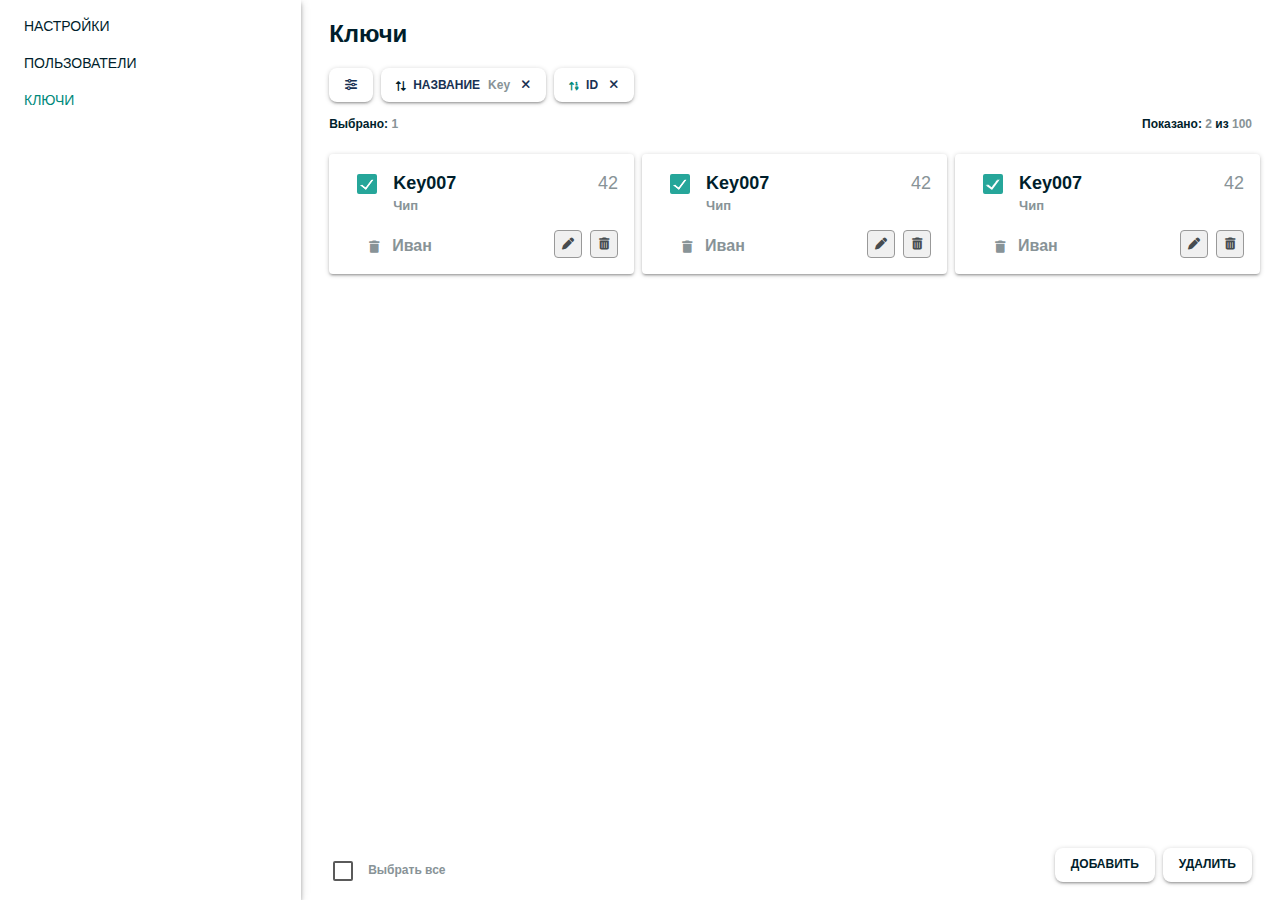
==== html/keys.html @ bb74b19a "Страница настроек" ====
<!DOCTYPE html>
<html lang="en">
<head>
    <meta charset="UTF-8">
    <meta http-equiv="X-UA-Compatible" content="IE=edge">
    <meta name="viewport" content="width=device-width, initial-scale=1.0">
    <title>Document</title>

    <link rel="stylesheet" href="../css/materialize.min.css">
    <link rel="stylesheet" href="../css/iconsfont.css">
    <link rel="stylesheet" href="../css/tooltip.css">
    <link rel="stylesheet" href="../css/main.css">
    <link rel="stylesheet" href="../css/styles.css">
    <link rel="stylesheet" href="../css/keys.css">
</head>
<body>
    
    <section id="sidebar" class="sidebar z-depth-2">
        <a class="sidebar__item" href="settings.html">Настройки</a>
        <a class="sidebar__item" href="users.html">Пользователи</a>
        <a class="sidebar__item sidebar__item_active" href="keys.html">Ключи</a>
    </section>

    <main class="main">
        <section id="content" class="content keys" data-popup="none">
            <div class="content__title">Ключи</div>

            <div class="content__filter filter">
                <button class="filter__button" onclick="setPopup('filter')">
                    <i class="fa-solid fa-sliders"></i>
                </button>
                <div class="filter__list">
                    <div class="filter__item filter-item_sort-none" draggable="true" >
                        <div class="filter-item__sort">
                            <i class="fa-solid fa-arrow-up-z-a filter-item__sort-upper"></i>
                            <i class="fa-solid fa-arrow-down-a-z filter-item__sort-lower"></i>
                            <i class="fa-solid fa-right-left filter-item__sort-none"></i>
                        </div>
                        <div class="filter-item__label">Название</div>
                        <div class="filter-item__value">Key</div>
                        <div class="filter-item__dismis">
                            <i class="fa-solid fa-xmark"></i>
                        </div>
                    </div>

                    <div class="filter__item filter-item_sort-lower" draggable="true">
                        <div class="filter-item__sort">
                            <i class="fa-solid fa-arrow-up-9-1 filter-item__sort-upper"></i>
                            <i class="fa-solid fa-arrow-up-1-9 filter-item__sort-lower"></i>
                            <i class="fa-solid fa-right-left filter-item__sort-none"></i>
                        </div>
                        <div class="filter-item__label">ID</div>
                        <div class="filter-item__dismis">
                            <i class="fa-solid fa-xmark"></i>
                        </div>
                    </div>
                </div>
            </div>

            <div class="content__info-bar info-bar">
                <div class="info-bar__select">
                    Выбрано: <span class="info-bar__value">1</span>
                </div>
                <div class="info-bar__show">
                    Показано: <span class="info-bar__value">2</span> из <span class="info-bar__value">100</span>
                </div>
            </div>

            <div class="content__list keys__list">
                <div class="card key">
                    <label class="key__select">
                        <input type="checkbox" class="filled-in" checked="checked" />
                        <span></span>
                    </label>
                    <div class="card__title key__name">Key007</div>
                    <div class="key__id">42</div>
                    <div class="key__type">Чип</div>
                    <div class="key__user">
                        <div class="key__user-remove" tooltip="Удалить пользователя">
                            <i class="fa-solid fa-trash"></i>
                        </div>
                        <span>Иван</span>
                    </div>
                    <div class="key__control">
                        <button class="card__button key__button key__button-edit" onclick="setPopup('edit')">
                            <i class="fa-solid fa-pen"></i>
                        </button>
                        <button class="card__button key__button key__button-remove">
                            <i class="fa-solid fa-trash-can"></i>
                        </button>
                    </div>
                </div>
                <div class="card key">
                    <label class="key__select">
                        <input type="checkbox" class="filled-in" checked="checked" />
                        <span></span>
                    </label>
                    <div class="card__title key__name">Key007</div>
                    <div class="key__id">42</div>
                    <div class="key__type">Чип</div>
                    <div class="key__user">
                        <div class="key__user-remove" tooltip="Удалить пользователя">
                            <i class="fa-solid fa-trash"></i>
                        </div>
                        <span>Иван</span>
                    </div>
                    <div class="key__control">
                        <button class="card__button key__button key__button-edit" onclick="setPopup('edit')">
                            <i class="fa-solid fa-pen"></i>
                        </button>
                        <button class="card__button key__button key__button-remove">
                            <i class="fa-solid fa-trash-can"></i>
                        </button>
                    </div>
                </div>
                <div class="card key">
                    <label class="key__select">
                        <input type="checkbox" class="filled-in" checked="checked" />
                        <span></span>
                    </label>
                    <div class="card__title key__name">Key007</div>
                    <div class="key__id">42</div>
                    <div class="key__type">Чип</div>
                    <div class="key__user">
                        <div class="key__user-remove" tooltip="Удалить пользователя">
                            <i class="fa-solid fa-trash"></i>
                        </div>
                        <span>Иван</span>
                    </div>
                    <div class="key__control">
                        <button class="card__button key__button key__button-edit" onclick="setPopup('edit')">
                            <i class="fa-solid fa-pen"></i>
                        </button>
                        <button class="card__button key__button key__button-remove">
                            <i class="fa-solid fa-trash-can"></i>
                        </button>
                    </div>
                </div>
            </div>

            <div class="content__controls">
                <div class="controls__button-all controls__button-all_select">
                    <label class="controls__chek">
                        <input type="checkbox" class="filled-in" />
                        <span></span>
                        <div class="chek__label controls-chek__select">Выбрать все</div>
                        <div class="chek__label controls-chek__clear">Отмениьт выбор</div>
                    </label>
                </div>
                <button class="controls__button controls__button-create" onclick="setPopup('create')">Добавить</button>
                <button class="controls__button controls__button-remove">Удалить</button>
            </div>

            <div class="popup filter-popup">
                <div class="popup__body">
                    <div class="popup__close">
                        <div class="popup__close-button" onclick="setPopup('none')">
                            <i class="fa-solid fa-xmark"></i>
                        </div>
                    </div>

                    <div class="popup__content">
                        <div class="popup__title">Фильтр</div>
                        <div class="popup__item">
                            <label class="input input_sort" data-sort="none">
                                <div class="input__label">Id</div>
                                <input type="text" class="input__value browser-default" placeholder="42" />
                                <div class="input__sort">
                                    <span class="input-sort__lower" tooltip="По возрастанию">
                                        <i class="fa-solid fa-arrow-down-1-9"></i> 
                                    </span>
                                    <span class="input-sort__upper" tooltip="По убыванию">
                                        <i class="fa-solid fa-arrow-up-9-1"></i>  
                                    </span>
                                    <span class="input-sort__none" tooltip="Нет сортировки">
                                        <i class="fa-solid fa-right-left"></i>
                                    </span>                                      
                                </div>
                            </label>
                            <label class="input input_sort" data-sort="none">
                                <div class="input__label">Название</div>
                                <input type="text" class="input__value browser-default" placeholder="Key007" />
                                <div class="input__sort">
                                    <span class="input-sort__lower" tooltip="По возрастанию">
                                        <i class="fa-solid fa-arrow-down-a-z"></i>
                                    </span>
                                    <span class="input-sort__upper" tooltip="По убыванию">
                                        <i class="fa-solid fa-arrow-up-z-a"></i>
                                    </span>
                                    <span class="input-sort__none" tooltip="Нет сортировки">
                                        <i class="fa-solid fa-right-left"></i>
                                    </span>
                                </div>
                            </label>
                        </div>
                        <div class="popup__item">
                            <label class="input">
                                <div class="input__label">Тип</div>
                                <input type="text" class="input__value browser-default" placeholder="Apple" />
                                <div class="input__list">
                                    <div class="input__case">Карта</div>
                                    <div class="input__case">Чип</div>
                                    <div class="input__case">Пин-код</div>
                                </div>
                            </label>
                            <label class="input">
                                <div class="input__label">Пользователь</div>
                                <input type="text" class="input__value browser-default" placeholder="Иванов" />
                                <div class="input__list">
                                    <div class="input__case">Иванов</div>
                                    <div class="input__case">Петров</div>
                                    <div class="input__case">Сидоров</div>
                                </div>
                            </label>
                        </div>
                    </div>

                    <div class="popup__footer">
                        <div class="popup__item popup__buttons filtet-popup__buttons">
                            <button class="popup__button" onclick="setPopup('none')">Отменить</button>
                            <button class="popup__button" onclick="setPopup('none')">Применить</button>
                        </div>
                    </div>
                </div>
            </div>

            <div class="popup create-popup">
                <div class="popup__body">
                    <div class="popup__close">
                        <div class="popup__close-button" onclick="setPopup('none')">
                            <i class="fa-solid fa-xmark"></i>
                        </div>
                    </div>

                    <div class="popup__content">
                        <div class="popup__title">Добавление ключа</div>

                        <div class="popup-keys" data-content="scan">
                            <div class="popup-keys__scan">
                                <div class="popup__item">
                                    <label class="input">
                                        <div class="input__label">Считыватель</div>
                                        <input type="text" class="input__value browser-default" placeholder="AXD-7" value="все"/>
                                        <div class="input__list">
                                            <div class="input__case">Все</div>
                                            <div class="input__case">AXD-1</div>
                                            <div class="input__case">AXD-2</div>
                                            <div class="input__case">AXD-4</div>
                                        </div>
                                    </label>
                                </div>
                                <div class="popup__item popup-keys-list">
                                    <div class="popup-key popup-key-scan">
                                        <div class="popup-key__name">Unnamed</div>
                                        <div class="popup-key__id">42</div>
                                        <div class="popup-key__type">Карта</div>
                                        <div class="popup-key__scan">AXD-1</div>
                                        <div class="popup-key__time">09.08.2007 18:30</div>
                                        <div class="popup-key__button">
                                            <button class="popup-key__button-add" tooltip="Прикрепить">
                                                <i class="fa-solid fa-link"></i>
                                            </button>
                                        </div>
                                    </div>
                                    <div class="popup-key popup-key-scan">
                                        <div class="popup-key__name">Unnamed</div>
                                        <div class="popup-key__id">42</div>
                                        <div class="popup-key__type">Карта</div>
                                        <div class="popup-key__scan">AXD-1</div>
                                        <div class="popup-key__time">09.08.2007 18:30</div>
                                        <div class="popup-key__button">
                                            <button class="popup-key__button-add" tooltip="Прикрепить">
                                                <i class="fa-solid fa-link"></i>
                                            </button>
                                        </div>
                                    </div>
                                    <div class="popup-key popup-key-scan">
                                        <div class="popup-key__name">Unnamed</div>
                                        <div class="popup-key__id">42</div>
                                        <div class="popup-key__type">Карта</div>
                                        <div class="popup-key__scan">AXD-1</div>
                                        <div class="popup-key__time">09.08.2007 18:30</div>
                                        <div class="popup-key__button">
                                            <button class="popup-key__button-add" tooltip="Прикрепить">
                                                <i class="fa-solid fa-link"></i>
                                            </button>
                                        </div>
                                    </div>
                                </div>
                            </div>

                            <div class="popup-keys__new">
                                <div class="popup__item">
                                    <label class="input">
                                        <div class="input__label">Тип</div>
                                        <input type="text" class="input__value browser-default" placeholder="Карта" />
                                        <div class="input__list">
                                            <div class="input__case">Карта</div>
                                            <div class="input__case">Пинкод</div>
                                            <div class="input__case">Чип</div>
                                        </div>
                                    </label>
                                    <label class="input">
                                        <div class="input__label">Name</div>
                                        <input type="text" class="input__value browser-default" placeholder="Key007" />
                                    </label>
                                    <label class="input">
                                        <div class="input__label">ID</div>
                                        <input type="text" class="input__value browser-default" placeholder="42" />
                                    </label>
                                </div>
                                <div class="popup__item">
                                    <button class="popup__subbutton" >Добавить</button>
                                </div>
                            </div>
                        </div>

                        <div class="popup__item popup-key-add-wrap">
                            <div class="popup-key-add">
                                <button class="popup-key-add__button" tooltip="Добавить ключ">
                                    <i class="fa-solid fa-plus"></i>
                                    Другой способ
                                </button>
                                <label class="popup-key-add__list">
                                    <div class="popup-key-add__case" data-target="scan">Добавить считанный</div>
                                    <div class="popup-key-add__case" data-target="new">Добавить в ручную</div>
                                </label>
                            </div>
                        </div>
                    </div>

                    <div class="popup__footer">
                        <div class="popup__item popup__buttons">
                            <button class="popup__button" onclick="setPopup('none')" >Отмена</button>
                            <button class="popup__button" onclick="setPopup('none')" >Создать</button>
                        </div>
                    </div>
                </div>
            </div>

            <div class="popup edit-popup">
                <div class="popup__body">
                    <div class="popup__close">
                        <div class="popup__close-button" onclick="setPopup('none')">
                            <i class="fa-solid fa-xmark"></i>
                        </div>
                    </div>

                    <div class="popup__content">
                        <div class="popup__title">Редактирование ключа</div>

                        <div class="popup__item">
                            <label class="input">
                                <div class="input__label">Название</div>
                                <input type="text" class="input__value browser-default" placeholder="Key-000" />
                            </label>
                        </div>
                    </div>                      

                    <div class="popup__footer">
                        <div class="popup__item popup__buttons">
                            <button class="popup__button" onclick="setPopup('none')" >Отмена</button>
                            <button class="popup__button" onclick="setPopup('none')" >Применить</button>
                        </div>
                    </div>
                </div>
            </div>
        </section>
    </main>

    <script>
        const setPopup = (popup) => document.getElementById('content').setAttribute('data-popup', popup)
    </script>

    <!-- <script src="../demo.js"></script> -->
</body>
</html>
---- css/tooltip.css ----
[tooltip] {
    position: relative;
}
  
[tooltip]::before,
[tooltip]::after {
    text-transform: none;
    font-size: .9em;
    line-height: 1;
    user-select: none;
    pointer-events: none;
    position: absolute;
    display: none;
    opacity: 0;
}
[tooltip]::before {
    content: '';
    border: 5px solid transparent;
    z-index: 1001;
}
[tooltip]::after {
    content: attr(tooltip); 
    font-family: Helvetica, sans-serif;
    text-align: center;

    min-width: 3em;
    max-width: 21em;
    white-space: nowrap;
    overflow: hidden;
    text-overflow: ellipsis;
    padding: 1ch 1.5ch;
    border-radius: .3ch;
    box-shadow: 0 1em 2em -.5em rgba(0, 0, 0, 0.35);
    background: #333;
    color: #fff;
    z-index: 1000; 
}
  
[tooltip]:hover::before,
[tooltip]:hover::after {
    display: block;
}

[tooltip='']::before,
[tooltip='']::after {
    display: none !important;
}
  
[tooltip]:not([flow])::before,
[tooltip][flow^="up"]::before {
    bottom: 100%;
    border-bottom-width: 0;
    border-top-color: #333;
}
[tooltip]:not([flow])::after,
[tooltip][flow^="up"]::after {
    bottom: calc(100% + 5px);
}
[tooltip]:not([flow])::before,
[tooltip]:not([flow])::after,
[tooltip][flow^="up"]::before,
[tooltip][flow^="up"]::after {
    left: 50%;
    transform: translate(-50%, -.5em);
}
  
[tooltip][flow^="down"]::before {
    top: 100%;
    border-top-width: 0;
    border-bottom-color: #333;
}
[tooltip][flow^="down"]::after {
    top: calc(100% + 5px);
}
[tooltip][flow^="down"]::before,
[tooltip][flow^="down"]::after {
    left: 50%;
    transform: translate(-50%, .5em);
}
  
[tooltip][flow^="left"]::before {
    top: 50%;
    border-right-width: 0;
    border-left-color: #333;
    left: calc(0em - 5px);
    transform: translate(-.5em, -50%);
}
[tooltip][flow^="left"]::after {
    top: 50%;
    right: calc(100% + 5px);
    transform: translate(-.5em, -50%);
}

[tooltip][flow^="right"]::before {
    top: 50%;
    border-left-width: 0;
    border-right-color: #333;
    right: calc(0em - 5px);
    transform: translate(.5em, -50%);
}
[tooltip][flow^="right"]::after {
    top: 50%;
    left: calc(100% + 5px);
    transform: translate(.5em, -50%);
}

@keyframes tooltips-vert {
to {
    opacity: .9;
    transform: translate(-50%, 0);
}
}

@keyframes tooltips-horz {
to {
    opacity: .9;
    transform: translate(0, -50%);
}
}
  
[tooltip]:not([flow]):hover::before,
[tooltip]:not([flow]):hover::after,
[tooltip][flow^="up"]:hover::before,
[tooltip][flow^="up"]:hover::after,
[tooltip][flow^="down"]:hover::before,
[tooltip][flow^="down"]:hover::after {
    animation: tooltips-vert 300ms ease-out forwards;
}

[tooltip][flow^="left"]:hover::before,
[tooltip][flow^="left"]:hover::after,
[tooltip][flow^="right"]:hover::before,
[tooltip][flow^="right"]:hover::after {
    animation: tooltips-horz 300ms ease-out forwards;
}
---- css/main.css ----
.no-select {
    -webkit-user-select: none;
       -moz-user-select: none;
        -ms-user-select: none;
            user-select: none;
    cursor: default;
}

.ml-auto { margin-left: auto; }
.mr-auto { margin-right: auto; }

.hide {
    display: none;
}

button {
    -webkit-user-select: none;
       -moz-user-select: none;
        -ms-user-select: none;
            user-select: none;
}

/* input */


.input {
    position: relative;
    display: block;
    width: auto;
    padding: 4px 0;
    border-bottom: transparent 2px solid;
}

.input:focus-within {
    border-bottom: #00897b 2px solid;
}

.input__value {
    width: 144px;
    min-width: 100%;
    height: fit-content;
    margin-top: 4px;
    padding: 0;
    background-color: transparent;
    border: none;
    outline: none;
    font-weight: 700;
    line-height: 1;
    color: #001e2b;
}

.input__text {
    min-height: 64px;
    resize: none;
}

.input__label {
    font-size: 12px;
    font-weight: 700;
    text-transform: uppercase;
    color: #889397;
}

.input__list {
    position: absolute;
    left: -2px;
    right: -2px;
    top: 54px;
    display: none;
    width: calc(100% + 4px);
    height: fit-content;
    max-height: 120px;
    overflow-y: auto;
    background-color: #FFF;
    z-index: 4;
    border-radius: 4px;
    -webkit-box-shadow: 0 2px 2px 0 rgb(0 0 0 / 14%), 0 3px 1px -2px rgb(0 0 0 / 12%), 0 1px 5px 0 rgb(0 0 0 / 20%);
            box-shadow: 0 2px 2px 0 rgb(0 0 0 / 14%), 0 3px 1px -2px rgb(0 0 0 / 12%), 0 1px 5px 0 rgb(0 0 0 / 20%);
    padding: 4px 8px;
    margin-bottom: 6px;
}

.input__case {
    padding: 2px 4px;
    font-size: 12px;
    font-weight: 700;
    cursor: pointer;
    -webkit-transition: 0.4s all ease;
    -o-transition: 0.4s all ease;
    transition: 0.4s all ease;
} 

.input__case:hover {
    color: #001e2b;
}

.input:focus-within .input__list {
    display: block;
}

.input_hide .input__value, .input_sort .input__value {
    padding-right: 20px;
}

.input__show {
    position: absolute;
    right: 0px;
    bottom: 4px;
    width: 16px;
    height: 16px;
    display: -webkit-box;
    display: -ms-flexbox;
    display: flex;
    -webkit-box-align: center;
        -ms-flex-align: center;
            align-items: center;
    -webkit-box-pack: center;
        -ms-flex-pack: center;
            justify-content: center;
    font-size: 12px;
    cursor: pointer;
}

.input__sort {
    position: absolute;
    right: 0;
    bottom: 4px;
    width: 16px;
    height: 16px;
    display: -webkit-box;
    display: -ms-flexbox;
    display: flex;
    -webkit-box-align: center;
        -ms-flex-align: center;
            align-items: center;
    -webkit-box-pack: center;
        -ms-flex-pack: center;
            justify-content: center;
    font-size: 12px;
    cursor: pointer;
}

.input__sort span {
    display: none;
    width: 16px;
    height: 16px;
} 

.input-sort__none i {
    -webkit-transform: rotate(90deg);
        -ms-transform: rotate(90deg);
            transform: rotate(90deg);
}

.input-sort__lower, .input-sort__upper {
    color: #00897b;
}

.input_sort[data-sort="none"] .input-sort__none { display: block; }
.input_sort[data-sort="lower"] .input-sort__lower { display: block; }
.input_sort[data-sort="upper"] .input-sort__upper { display: block; }


/* popup */

.popup {
    position: absolute;
    left: 0;
    top: 0;
    bottom: 0;
    right: 0;

    display: -webkit-box;

    display: -ms-flexbox;

    display: flex;
    -webkit-box-pack: center;
        -ms-flex-pack: center;
            justify-content: center;
    -webkit-box-align: center;
        -ms-flex-align: center;
            align-items: center;
    z-index: 2;
    display: none;
    padding: 24px 8px;
}

.popup__body {
    overflow-y: hidden;
    max-height: 100%;
    min-width: 420px;
    overflow-x: hidden;
    position: relative;
    display: grid;
    grid-template-columns: 100%;
    grid-template-rows: 0% 100% 0%;
    background-color: transparent;
    padding: 8px 0;
}

.popup__content {
    width: 100%;
    overflow-y: auto;
    overflow-x: hidden;
    padding: 24px 48px;
    padding-bottom: 90px;

}

.popup__content::before {
    background-color: #FFF;
    border-radius: 8px;
    width: calc(100% - 48px);
    height: calc(100% - 16px);
    position: absolute;
    left: 24px;
    right: 24px;
    top: 8px;
    bottom: 8px;
    content: '';
    box-shadow: 0 4px 5px 0 rgb(0 0 0 / 14%), 0 1px 10px 0 rgb(0 0 0 / 12%), 0 2px 4px -1px rgb(0 0 0 / 30%);
} 

.popup__footer {
    position: relative;
}

.popup__close {
    width: 100%;
    height: 0;
    position: relative;
}

.popup__close-button {

    position: absolute;
    width: 16px;
    height: 16px;
    right: 36px;
    top: 12px;
    cursor: pointer;
    z-index: 2;
}

.popup__close-button:hover { 
    color: #ee6e73;
}

.popup__title {
    text-align: start;
    font-size: 16px;
    color: #001e2b;
    font-weight: 700;
    width: 100%;
    padding: 0 8px;
    position: relative;
    z-index: 10;
}

.popup__subtitle {
    text-align: start;
    font-size: 12px;
    color: #00897b;
    font-weight: 700;
    width: 100%;
    margin: 0 8px;
    margin-top: 24px;
    margin-bottom: -8px;
    text-transform: uppercase;
    position: relative;
    z-index: 1;
}

.popup__item {
    min-width: 100%;
    display: -webkit-box;
    display: -ms-flexbox;
    display: flex;
    -webkit-box-pack: start;
        -ms-flex-pack: start;
            justify-content: flex-start;
    -webkit-box-align: center;
        -ms-flex-align: center;
            align-items: center;
    margin-top: 16px;
}

.popup__item .input {
    margin: 0 8px;
}

.popup__item .input:focus-within {
    position: relative;
    z-index: 3;
}

.popup__buttons {
    -webkit-box-pack: end;
        -ms-flex-pack: end;
            justify-content: flex-end;
    position: absolute;
    right: 24px;
    left: 24px;
    width: calc(100% - 48px);
    min-width: auto;
    bottom: 0;
    background-color: #fff;
    padding-bottom: 16px;
    padding-top: 12px;
    border-radius: 0px 0px 8px 8px;
    padding-right: 10px;
    z-index: 2;
}

.popup__button {
    padding: 10px 16px;
    background-color: #FFF;
    border: none;
    border-radius: 8px;
    cursor: pointer;
    color: #001e2b;
    font-weight: 700;
    font-size: 12px;
    text-transform: uppercase;
    -webkit-transition: 0.4s ease all;
    -o-transition: 0.4s ease all;
    transition: 0.4s ease all;
    border: 1.5px solid #001e2b;
    margin: 0 4px;
}

.popup__button:focus {
    background-color: #FFF;
}

.popup__button:hover {
    color: #FFF;
    background-color: #146ebe;
    border-color:  #146ebe;
}

.popup__subbutton {
    padding: 0 4px;
    background-color: transparent;
    border: none;
    border-radius: 8px;
    cursor: pointer;
    color: #001e2b;
    font-weight: 700;
    font-size: 12px;
    text-transform: uppercase;
    -webkit-transition: 0.4s ease all;
    -o-transition: 0.4s ease all;
    transition: 0.4s ease all;
    margin: 0 4px;
}

.popup__subbutton:focus {
    background-color: transparent;
}

.popup__subbutton:hover {
    color: #00897b;
}

.popup__chek {
    display: -webkit-box;
    display: -ms-flexbox;
    display: flex;
    -webkit-box-align: start;
        -ms-flex-align: start;
            align-items: flex-start;
    -ms-flex-item-align: start;
        align-self: flex-start;
    padding-top: 16px;
    margin: 0 8px;
}

.popup_disabled .popup__body{
    background-color: #f0f0f0;
}

.popup__button[disabled] {
    color: #889397;
    border-color: #889397;
    cursor: default;
    -webkit-box-shadow: none;
            box-shadow: none;
    background-color: #f0f0f0;
}

.popup__description {
    width: 100%;
    margin: 0 8px;
}

.card {
    margin: 4px;
    padding: 16px;
    border-radius: 4px;
    background-color: #FFF;
    color: #889397;

}

.card__title {
    color: #001e2b;
    font-size: 18px;
    font-weight: bold;
    font-family: 'Euclid Circular A','Helvetica Neue',Helvetica,Arial,sans-serif;
}

.card__button { 
    display: flex;
    align-items: center;
    justify-content: center;
    border: 1px solid #999;
    border-radius: 4px;
    font-size: 12px;
    color: #464c4f;
    background-color: #f0f0f0;
    transition: 0.4s ease all;
}

.card__button:focus { background-color: #f0f0f0; }

.card__button:hover {
    color: #FFF;
    cursor: pointer;
    box-shadow: 0 2px 2px 0 rgb(0 0 0 / 14%), 0 3px 1px -2px rgb(0 0 0 / 12%), 0 1px 5px 0 rgb(0 0 0 / 20%);
}

.radio span {
    padding-left: 12px !important;
    padding-right: 4px !important;
}

[type="radio"]+span:before, [type="radio"]+span:after {
    left: -4px;
}

.radio__label {
    padding-left: 10px;
    color: #464c4f;
    font-size: 12px;
    font-weight: 700;
    transform: translateY(-2px);
}


.chek__label {
    font-size: 12px;
    color: #889397;
    font-weight: 700;
    cursor: pointer;
    z-index: 2;
}

.hide {
    display: none !important;
}
---- css/styles.css ----
* {
    -webkit-box-sizing: border-box;
            box-sizing: border-box;
    margin: 0;
    padding: 0;
}

::-webkit-scrollbar {
    width: 0;
}

html {
    font-size: 16px;
    line-height: 1.5;
    font-family: -apple-system,BlinkMacSystemFont,"Segoe UI",Roboto,Oxygen-Sans,Ubuntu,Cantarell,"Helvetica Neue",sans-serif;
    font-weight: normal;
    color: rgba(0,0,0,0.87);
}

body {
    width: 100vw;
    max-width: 100vw;
    height: 100vh;
    max-height: 100vh;
    overflow: hidden;

    display: -ms-grid;

    display: grid;
    -ms-grid-columns: 1fr 3.25fr;
    grid-template-columns: 1fr 3.25fr;
    -ms-grid-rows: 100%;
    grid-template-rows: 100%;
}


.sidebar {
    padding: 8px 0;
    overflow-y: auto;
}

.sidebar__item {
    padding: 8px 24px;
    font-size: 14px;
    cursor: pointer;
    font-weight: 500;
    color: #001e2b;
    text-transform: uppercase;
    display: block;
}

.sidebar__item_active {
    color: #00897b;
}

.sidebar__item:hover {
    color: #00897b;
}


.main {
    display: grid;
    grid-template-columns: 100%;
    grid-template-rows: 100%;
    overflow: hidden;

    position: relative;
}

.content {
    height: 100%;
    width: 100%;
}

.content__title {
    padding: 16px 28px;
    font-size: 1.5rem;
    color: #001e2b;
    font-weight: 700;
}

.content__filter {
    padding: 0 24px;
}

.filter {
    display: flex;
    align-items: center;
    justify-content: flex-start;

}

.filter__button {
    border: none;
    padding: 8px 16px;
    margin: 0 4px;
    text-transform: uppercase;
    font-size: 12px;
    font-weight: 700;
    background-color: transparent;
    border-radius: 8px;
    color: #183153;
    background-color: #FFF;
    cursor: pointer;
    transition: 0.4s ease all;
    height: 34px;
    display: flex;
    align-items: center;
    box-shadow: 0 2px 2px 0 rgb(0 0 0 / 14%), 0 3px 1px -2px rgb(0 0 0 / 12%), 0 1px 5px 0 rgb(0 0 0 / 20%);
}

.filter__button:focus {
    background-color: #FFF;
}

.filter__button:hover {
    background-color: #146ebe;
    color: #FFF;
}

.filter__list {
    display: -webkit-box;
    display: -ms-flexbox;
    display: flex;
}

.filter__item {
    border: none;
    padding: 8px 16px;
    margin: 0 4px;
    font-size: 12px;
    background-color: transparent;
    border-radius: 8px;
    color: #183153;
    background-color: #FFF;

    display: -webkit-box;

    display: -ms-flexbox;

    display: flex;
    -webkit-box-align: center;
        -ms-flex-align: center;
            align-items: center;
    -webkit-box-pack: center;
        -ms-flex-pack: center;
            justify-content: center;
    height: 34px;
    user-select: none;
    cursor: grab;
    box-shadow: 0 2px 2px 0 rgb(0 0 0 / 14%), 0 3px 1px -2px rgb(0 0 0 / 12%), 0 1px 5px 0 rgb(0 0 0 / 20%);
}

.filter-item__sort {
    padding-top: 2px;
    font-size: 10px;
    width: 16px;
    height: 16px;
    display: flex;
    align-items: center;
    justify-content: center;
    margin-right: 4px;
    margin-left: -4px;
    cursor: pointer;
    color: #00897b;
}

.filter-item__sort-none {
    transform: rotate(90deg);
    color: #001e2b;
}

.filter-item__sort i { display: none; }

.filter-item_sort-none .filter-item__sort-none { display: block; }
.filter-item_sort-lower .filter-item__sort-lower { display: block; }
.filter-item_sort-upper .filter-item__sort-upper { display: block; }


.filter-item__label {
    font-weight: 700;
    text-transform: uppercase;
}

.filter-item__value {
    font-weight: 700;
    color: #889397;
    margin-left: 8px;
}

.filter-item__dismis {
    margin-left: 12px;
    cursor: pointer;
    transition: all ease 0.4s;
}

.filter-item__dismis:hover {
    color: #ee6e73;
}

.content__info-bar {
    padding: 22px 28px;
}

.info-bar {
    display: flex;
    align-items: center;
    justify-content: flex-end;
    color: #001e2b;    
    font-size: 12px;
    font-weight: 700;
    user-select: none;
}

.info-bar__select {
    margin-right: auto;
}

.info-bar__value {
    color: #889397;
    user-select: text;
}

.content__list {
    width: 100%; 
    padding: 0 24px;
    overflow-y: scroll;

    display: grid;
    grid-column-gap: 8px;

}

.content__controls {
    padding: 0 24px;
    display: flex;
    align-items: center;
    justify-content: flex-end;
}

.controls__button {
    padding: 10px 16px;
    background-color: #FFF;
    margin: 0 4px;
    border: none;
    border-radius: 8px;
    cursor: pointer;
    color: #001e2b;
    font-weight: 700;
    font-size: 12px;
    text-transform: uppercase;
    transition: 0.4s ease all;
    box-shadow: 0 2px 2px 0 rgb(0 0 0 / 14%), 0 3px 1px -2px rgb(0 0 0 / 12%), 0 1px 5px 0 rgb(0 0 0 / 20%);

}

.controls__button:focus {
    background-color: #FFF;
}

.controls__button:hover {
    color: #FFF;
}

.controls__button-all {
    margin-right: auto;
    margin-left: 0;
}

.controls__button:hover { background-color: #146ebe; }
.controls__button-create:hover { background-color: #00897b; }
.controls__button-edit:hover { background-color: #00897b; }
.controls__button-remove:hover { background-color: #ee6e73; }

.controls__chek {
    display: flex;
    align-items: flex-start;
    align-self: flex-start;

    padding-top: 16px;
    margin: 0 8px;
}

.controls-chek__select { display: none; }
.controls-chek__clear { display: block; }

.controls__button-all_select .controls-chek__select { display: block; }
.controls__button-all_select .controls-chek__clear { display: none; }


.content[data-popup="filter"] .filter-popup { display: flex; }
.content[data-popup="create"] .create-popup { display: flex; }
.content[data-popup="edit"] .edit-popup { display: flex; }


.popop__remove {
    cursor: pointer;
    color: #ee6e73;
    font-size: 14px;
    font-weight: 700;
    margin-right: auto;
    margin-left: 8px;
    display: none;
}

.popup_disabled .popop__remove {
    display: block;
}

.mail-button {
    font-size: 16px;
    padding: 8px;
    width: 42px;
    height: 36px;
    display: flex;
    justify-content: center;
    align-items: center;
    margin-left: 16px;
}

.popup-keys-list {
    padding: 0 4px;
}

.popup-key {
    position: relative;
    z-index: 1;
    margin: 4px;
    width: calc(100% / 3 - 8px);
    min-width: 120px;
    padding: 8px 16px;
    border-radius: 4px;
    display: grid;
    grid-template-areas: "name id"
                         "type ."
                         ". button";
    
    box-shadow: 0 2px 2px 0 rgb(0 0 0 / 14%), 0 3px 1px -2px rgb(0 0 0 / 12%), 0 1px 5px 0 rgb(0 0 0 / 20%);
}

.popup-key__name {
    grid-area: name;

    font-size: 14px;
    font-weight: 700;
    color: #001e2b;
    line-height: 1;
}

.popup-key__id {
    grid-area: id;

    line-height: 1;
    color: #d1d1d1;
    text-align: right;
    font-size: 12px;
    font-weight: 700;
}

.popup-key__type {
    grid-area: type;

    font-size: 12px;
    font-weight: 700;
    color: #889397;
}

.popup-key__scan {
    grid-area: scan;
    font-size: 12px;
    font-weight: 700;
    color: #889397;
    margin-bottom: 8px;
    cursor: pointer;
    transition: 0.4s all ease;
}

.popup-key__scan:hover {
    color: #001e2b;
}

.popup-key__time {
    grid-area: time;
    font-size: 12px;
    margin-bottom: 4px;
}

.popup-key__button {
    grid-area: button;
    display: flex;
    justify-content: flex-end;
}

.popup-key-scan {
    grid-template-areas: "name id"
                         "type ."
                         "scan ."
                         "time button";
    min-width: 160px;
}



.popup-key__button-remove, .popup-key__button-add {
    font-size: 12px;
    color: #464c4f;
    background-color: transparent;
    border: none;
    margin-bottom: 4px;
    cursor: pointer;
    transition: all 0.4s ease;
}

.popup-key__button-remove:focus, .popup-key__button-add:focus {
    background-color: transparent;
}

.popup-key__button-remove:hover { color: #ee6e73; }
.popup-key__button-add:hover { color: #00897b; }
   

.popup-key-add-wrap {
    margin-top: 8px;
    padding: 0 8px;
    margin-bottom: -8px;
}

.popup-key-add {
    position: relative;
    margin-left: auto;
}

.popup-key-add__button {
    border: none;
    background-color: transparent;
    font-size: 12px;
    font-weight: 700;
    color: #001e2b;
    cursor: pointer;
    -webkit-transition: 0.4s all ease;
    -o-transition: 0.4s all ease;
    transition: 0.4s all ease;
}

.popup-key-add__button i {
    transform: translateY(1px);
    margin-right: 2px;
}

.popup-key-add__button:focus {
    background-color: transparent;
}

.popup-key-add__button:hover {
    color: #00897b;
}

.popup-key-add__list {
    z-index: -100;
    position: absolute;
    right: 0;
    top: 28px;
    width: 180px;
    min-width: 100%;
    height: -webkit-fit-content;
    height: -moz-fit-content;
    height: fit-content;
    max-height: 120px;
    overflow-y: auto;
    background-color: #FFF;
    border-radius: 4px;
    -webkit-box-shadow: 0 2px 2px 0 rgb(0 0 0 / 14%), 0 3px 1px -2px rgb(0 0 0 / 12%), 0 1px 5px 0 rgb(0 0 0 / 20%);
            box-shadow: 0 2px 2px 0 rgb(0 0 0 / 14%), 0 3px 1px -2px rgb(0 0 0 / 12%), 0 1px 5px 0 rgb(0 0 0 / 20%);
    padding: 4px 8px;
    margin-bottom: 6px;
}

.popup-key-add_open .popup-key-add__list {
    z-index: 3;
}

.popup-key-add__case {
    color: #9e9e9e;
    padding: 2px 4px;
    font-size: 12px;
    font-weight: 700;
    cursor: pointer;
    -webkit-transition: 0.4s all ease;
    -o-transition: 0.4s all ease;
    transition: 0.4s all ease;
}

.popup-key-add__case:hover {
    color: #001e2b;
}


.popup-keys-scan {
    min-width: 160px;
    padding-top: 12px;
        grid-template-areas: "name id"
                         "type ."
                         "scan ."
                         "time button";
}

.popup-keys__scan .user-keys-list {
    margin-top: 8px;
}

.popup-keys__new, .popup-keys__scan, .popup-keys__exist {
    width: 100%;
    flex-direction: column;
    display: none;
}

.popup-keys[data-content="exist"] .popup-keys__exist { display: flex; }
.popup-keys[data-content="scan"] .popup-keys__scan { display: flex; }
.popup-keys[data-content="new"] .popup-keys__new { display: flex; }
---- css/keys.css ----
.keys {
    display: grid;
    grid-template-columns: 100%;
    grid-template-rows: 68px fit-content(84px) 32px auto 34px;    
    padding-bottom: 18px;
}

.keys__list {
    margin: 16px 0;
    height: calc(100% - 34px);    
    grid-template-columns: 1fr 1fr 1fr;
}

.key {
    height: fit-content;
    display: grid;
    grid-template-areas: "select name id"
                         ". type ."
                         "user . control" ;
    
    grid-template-columns: 48px auto auto;
    width: 100%;
}

.key__select {
    grid-area: select;
    padding-top: 4px;
    padding-left: 12px;
}

.key__name {
    grid-area: name;
}

.key__id {
    grid-area: id;
    text-align: right;
    font-size: 18px;
}

.key__type {
    grid-area: type;
    font-size: 13px;
    font-weight: 700;
    margin-top: -8px;
}

.key__user {
    grid-area: user;
    font-size: 16px;
    font-weight: 700;
    margin-top: 18px;
    display: flex;
    align-self: center;
    justify-content: flex-start;
    padding-left: 24px;
}

.key__user-remove {
    display: flex;
    align-items: center;
    font-size: 12px;
    margin-right: 12px;
    padding-top: 2px;
    cursor: pointer;
    transition: all 0.4s ease;
}

.key__user-remove:hover {
    color: #ee6e73;
}

.key__control {
    grid-area: control;
    display: flex;
    align-items: flex-end;
    justify-content: flex-end;
    margin: 0 -4px;
}

.key__button {
    width: 28px;
    height: 28px;
    margin: 0 4px;
}

.key__button-remove:hover {
    background-color: #ee6e73;
}

.key__button-edit:hover {
    background-color: #00897b;
}
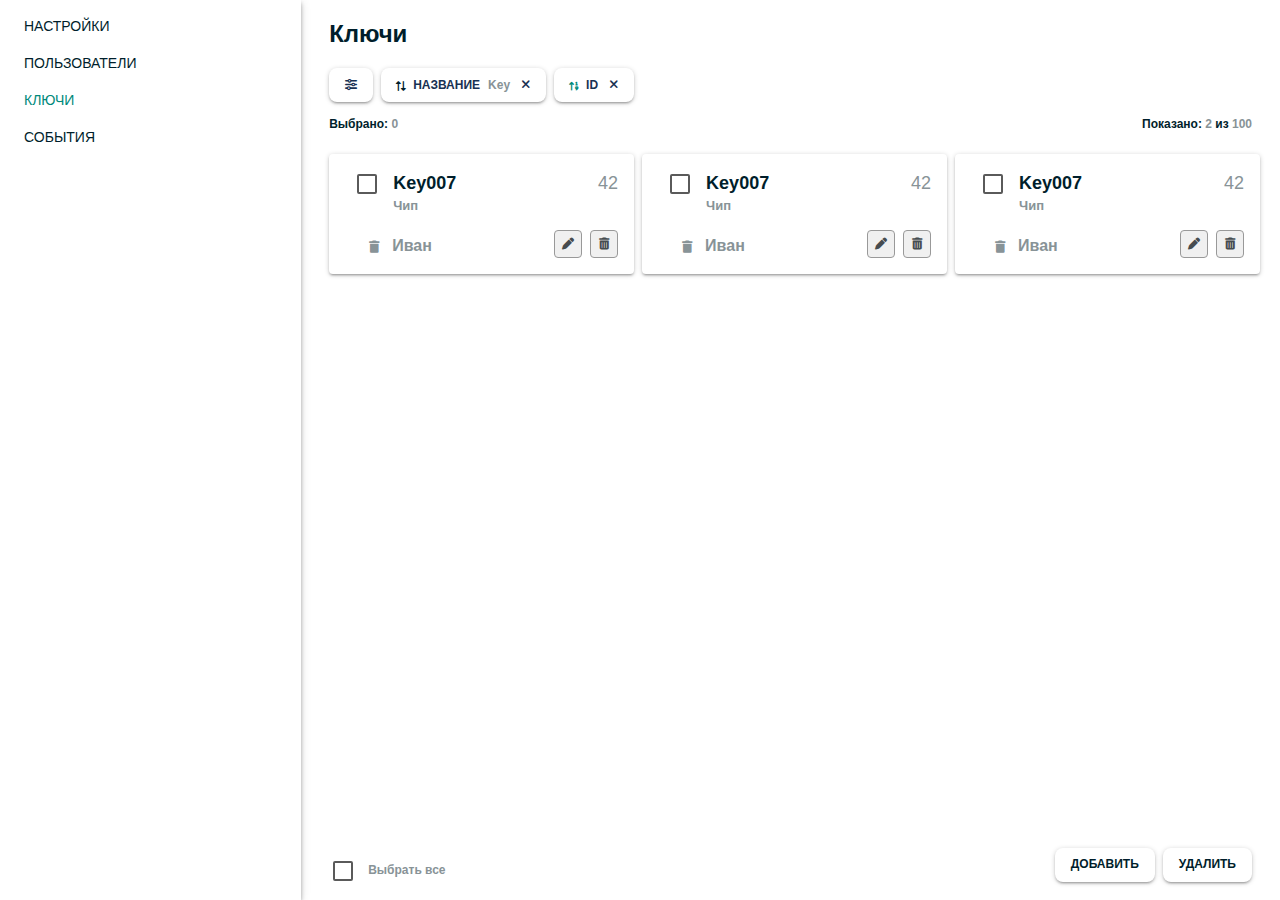
==== commit afc39885: "Множественный выбор, загрузка ключей" ====
--- a/html/keys.html
+++ b/html/keys.html
@@ -19,6 +19,7 @@
         <a class="sidebar__item" href="settings.html">Настройки</a>
         <a class="sidebar__item" href="users.html">Пользователи</a>
         <a class="sidebar__item sidebar__item_active" href="keys.html">Ключи</a>
+        <a class="sidebar__item" href="events.html">События</a>
     </section>
 
     <main class="main">
@@ -59,7 +60,7 @@
 
             <div class="content__info-bar info-bar">
                 <div class="info-bar__select">
-                    Выбрано: <span class="info-bar__value">1</span>
+                    Выбрано: <span id="select-value" class="info-bar__value">1</span>
                 </div>
                 <div class="info-bar__show">
                     Показано: <span class="info-bar__value">2</span> из <span class="info-bar__value">100</span>
@@ -69,10 +70,10 @@
             <div class="content__list keys__list">
                 <div class="card key">
                     <label class="key__select">
-                        <input type="checkbox" class="filled-in" checked="checked" />
+                        <input type="checkbox" data-id="1" class="filled-in" />
                         <span></span>
                     </label>
-                    <div class="card__title key__name">Key007</div>
+                    <div class="card__title key__name" onclick="openEdit(1)">Key007</div>
                     <div class="key__id">42</div>
                     <div class="key__type">Чип</div>
                     <div class="key__user">
@@ -82,7 +83,7 @@
                         <span>Иван</span>
                     </div>
                     <div class="key__control">
-                        <button class="card__button key__button key__button-edit" onclick="setPopup('edit')">
+                        <button class="card__button key__button key__button-edit" onclick="openEdit(1)">
                             <i class="fa-solid fa-pen"></i>
                         </button>
                         <button class="card__button key__button key__button-remove">
@@ -92,10 +93,10 @@
                 </div>
                 <div class="card key">
                     <label class="key__select">
-                        <input type="checkbox" class="filled-in" checked="checked" />
+                        <input type="checkbox" data-id="2" class="filled-in" />
                         <span></span>
                     </label>
-                    <div class="card__title key__name">Key007</div>
+                    <div class="card__title key__name" onclick="openEdit(1)">Key007</div>
                     <div class="key__id">42</div>
                     <div class="key__type">Чип</div>
                     <div class="key__user">
@@ -105,7 +106,7 @@
                         <span>Иван</span>
                     </div>
                     <div class="key__control">
-                        <button class="card__button key__button key__button-edit" onclick="setPopup('edit')">
+                        <button class="card__button key__button key__button-edit" onclick="openEdit(1)">
                             <i class="fa-solid fa-pen"></i>
                         </button>
                         <button class="card__button key__button key__button-remove">
@@ -115,10 +116,10 @@
                 </div>
                 <div class="card key">
                     <label class="key__select">
-                        <input type="checkbox" class="filled-in" checked="checked" />
+                        <input type="checkbox" data-id="3" class="filled-in" />
                         <span></span>
                     </label>
-                    <div class="card__title key__name">Key007</div>
+                    <div class="card__title key__name" onclick="openEdit(1)">Key007</div>
                     <div class="key__id">42</div>
                     <div class="key__type">Чип</div>
                     <div class="key__user">
@@ -128,7 +129,7 @@
                         <span>Иван</span>
                     </div>
                     <div class="key__control">
-                        <button class="card__button key__button key__button-edit" onclick="setPopup('edit')">
+                        <button class="card__button key__button key__button-edit" onclick="openEdit(1)">
                             <i class="fa-solid fa-pen"></i>
                         </button>
                         <button class="card__button key__button key__button-remove">
@@ -136,19 +137,35 @@
                         </button>
                     </div>
                 </div>
+
+                <div class="content-list__bottom"></div>
             </div>
 
             <div class="content__controls">
                 <div class="controls__button-all controls__button-all_select">
                     <label class="controls__chek">
-                        <input type="checkbox" class="filled-in" />
+                        <input id="select-all" type="checkbox" class="filled-in" />
                         <span></span>
                         <div class="chek__label controls-chek__select">Выбрать все</div>
                         <div class="chek__label controls-chek__clear">Отмениьт выбор</div>
                     </label>
                 </div>
-                <button class="controls__button controls__button-create" onclick="setPopup('create')">Добавить</button>
-                <button class="controls__button controls__button-remove">Удалить</button>
+                <button class="controls__button controls__button-create" onclick="setPopup('create')">
+                    <div class="controls-button__icon">
+                        <i class="fa-solid fa-plus"></i>
+                    </div>
+                    <div class="controls-button__text">
+                        Добавить
+                    </div>  
+                </button>
+                <button class="controls__button controls__button-remove">
+                    <div class="controls-button__icon">
+                        <i class="fa-solid fa-trash-can"></i>
+                    </div>
+                    <div class="controls-button__text">
+                        Удалить
+                    </div>                      
+                </button>
             </div>
 
             <div class="popup filter-popup">
@@ -257,8 +274,8 @@
                                         <div class="popup-key__scan">AXD-1</div>
                                         <div class="popup-key__time">09.08.2007 18:30</div>
                                         <div class="popup-key__button">
-                                            <button class="popup-key__button-add" tooltip="Прикрепить">
-                                                <i class="fa-solid fa-link"></i>
+                                            <button class="popup-key__button-add" tooltip="Добавить">
+                                                <i class="fa-solid fa-plus"></i>
                                             </button>
                                         </div>
                                     </div>
@@ -269,8 +286,8 @@
                                         <div class="popup-key__scan">AXD-1</div>
                                         <div class="popup-key__time">09.08.2007 18:30</div>
                                         <div class="popup-key__button">
-                                            <button class="popup-key__button-add" tooltip="Прикрепить">
-                                                <i class="fa-solid fa-link"></i>
+                                            <button class="popup-key__button-add" tooltip="Добавить">
+                                                <i class="fa-solid fa-plus"></i>
                                             </button>
                                         </div>
                                     </div>
@@ -281,8 +298,8 @@
                                         <div class="popup-key__scan">AXD-1</div>
                                         <div class="popup-key__time">09.08.2007 18:30</div>
                                         <div class="popup-key__button">
-                                            <button class="popup-key__button-add" tooltip="Прикрепить">
-                                                <i class="fa-solid fa-link"></i>
+                                            <button class="popup-key__button-add" tooltip="Добавить">
+                                                <i class="fa-solid fa-plus"></i>
                                             </button>
                                         </div>
                                     </div>
@@ -352,7 +369,7 @@
                         <div class="popup__item">
                             <label class="input">
                                 <div class="input__label">Название</div>
-                                <input type="text" class="input__value browser-default" placeholder="Key-000" />
+                                <input id="id-name" type="text" class="input__value browser-default" placeholder="Key-000" />
                             </label>
                         </div>
                     </div>                      
@@ -368,10 +385,10 @@
         </section>
     </main>
 
-    <script>
-        const setPopup = (popup) => document.getElementById('content').setAttribute('data-popup', popup)
-    </script>
-
-    <!-- <script src="../demo.js"></script> -->
+    <script src="../js/queries.js"></script>
+    <script src="../js/events.js"></script>
+    <script src="../js/value.js"></script>
+    <script src="../js/popup.js"></script>
+    <script src="../js/keys.js"></script>
 </body>
 </html>--- a/css/main.css
+++ b/css/main.css
@@ -1,3 +1,22 @@
+* {
+    -webkit-box-sizing: border-box;
+            box-sizing: border-box;
+    margin: 0;
+    padding: 0;
+}
+
+::-webkit-scrollbar-track {
+	background-color: #fff;
+} 
+::-webkit-scrollbar-thumb { 
+	border-radius: 5px;
+	background-color: #ccc;
+} 
+::-webkit-scrollbar{ 
+	width: 6px;
+    height: 6px;
+}
+
 .no-select {
     -webkit-user-select: none;
        -moz-user-select: none;
@@ -38,6 +57,8 @@
 .input__value {
     width: 144px;
     min-width: 100%;
+    height: -webkit-fit-content;
+    height: -moz-fit-content;
     height: fit-content;
     margin-top: 4px;
     padding: 0;
@@ -68,6 +89,8 @@
     top: 54px;
     display: none;
     width: calc(100% + 4px);
+    height: -webkit-fit-content;
+    height: -moz-fit-content;
     height: fit-content;
     max-height: 120px;
     overflow-y: auto;
@@ -184,6 +207,7 @@
     z-index: 2;
     display: none;
     padding: 24px 8px;
+    background-color: #00000033;
 }
 
 .popup__body {
@@ -192,11 +216,29 @@
     min-width: 420px;
     overflow-x: hidden;
     position: relative;
+    display: -ms-grid;
     display: grid;
+    -ms-grid-columns: 100%;
     grid-template-columns: 100%;
+    -ms-grid-rows: 0% 100% 0%;
     grid-template-rows: 0% 100% 0%;
     background-color: transparent;
     padding: 8px 0;
+}
+
+.popup__body > *:nth-child(1) {
+    -ms-grid-row: 1;
+    -ms-grid-column: 1;
+}
+
+.popup__body > *:nth-child(2) {
+    -ms-grid-row: 2;
+    -ms-grid-column: 1;
+}
+
+.popup__body > *:nth-child(3) {
+    -ms-grid-row: 3;
+    -ms-grid-column: 1;
 }
 
 .popup__content {
@@ -205,7 +247,7 @@
     overflow-x: hidden;
     padding: 24px 48px;
     padding-bottom: 90px;
-
+    max-height: calc(100vh - 68px);
 }
 
 .popup__content::before {
@@ -219,7 +261,8 @@
     top: 8px;
     bottom: 8px;
     content: '';
-    box-shadow: 0 4px 5px 0 rgb(0 0 0 / 14%), 0 1px 10px 0 rgb(0 0 0 / 12%), 0 2px 4px -1px rgb(0 0 0 / 30%);
+    -webkit-box-shadow: 0 4px 5px 0 rgb(0 0 0 / 14%), 0 1px 10px 0 rgb(0 0 0 / 12%), 0 2px 4px -1px rgb(0 0 0 / 30%);
+            box-shadow: 0 4px 5px 0 rgb(0 0 0 / 14%), 0 1px 10px 0 rgb(0 0 0 / 12%), 0 2px 4px -1px rgb(0 0 0 / 30%);
 } 
 
 .popup__footer {
@@ -412,14 +455,22 @@
 }
 
 .card__button { 
+    display: -webkit-box; 
+    display: -ms-flexbox; 
     display: flex;
-    align-items: center;
-    justify-content: center;
+    -webkit-box-align: center;
+        -ms-flex-align: center;
+            align-items: center;
+    -webkit-box-pack: center;
+        -ms-flex-pack: center;
+            justify-content: center;
     border: 1px solid #999;
     border-radius: 4px;
     font-size: 12px;
     color: #464c4f;
     background-color: #f0f0f0;
+    -webkit-transition: 0.4s ease all;
+    -o-transition: 0.4s ease all;
     transition: 0.4s ease all;
 }
 
@@ -428,7 +479,8 @@
 .card__button:hover {
     color: #FFF;
     cursor: pointer;
-    box-shadow: 0 2px 2px 0 rgb(0 0 0 / 14%), 0 3px 1px -2px rgb(0 0 0 / 12%), 0 1px 5px 0 rgb(0 0 0 / 20%);
+    -webkit-box-shadow: 0 2px 2px 0 rgb(0 0 0 / 14%), 0 3px 1px -2px rgb(0 0 0 / 12%), 0 1px 5px 0 rgb(0 0 0 / 20%);
+            box-shadow: 0 2px 2px 0 rgb(0 0 0 / 14%), 0 3px 1px -2px rgb(0 0 0 / 12%), 0 1px 5px 0 rgb(0 0 0 / 20%);
 }
 
 .radio span {
@@ -445,7 +497,9 @@
     color: #464c4f;
     font-size: 12px;
     font-weight: 700;
-    transform: translateY(-2px);
+    -webkit-transform: translateY(-2px);
+        -ms-transform: translateY(-2px);
+            transform: translateY(-2px);
 }
 
 
--- a/css/styles.css
+++ b/css/styles.css
@@ -1,13 +1,3 @@
-* {
-    -webkit-box-sizing: border-box;
-            box-sizing: border-box;
-    margin: 0;
-    padding: 0;
-}
-
-::-webkit-scrollbar {
-    width: 0;
-}
 
 html {
     font-size: 16px;
@@ -37,6 +27,7 @@
 .sidebar {
     padding: 8px 0;
     overflow-y: auto;
+    z-index: 10;
 }
 
 .sidebar__item {
@@ -59,12 +50,21 @@
 
 
 .main {
+    display: -ms-grid;
     display: grid;
+    -ms-grid-columns: 100%;
     grid-template-columns: 100%;
+    -ms-grid-rows: 100%;
     grid-template-rows: 100%;
     overflow: hidden;
 
     position: relative;
+}
+
+
+.main > *:nth-child(1) {
+    -ms-grid-row: 1;
+    -ms-grid-column: 1;
 }
 
 .content {
@@ -84,9 +84,15 @@
 }
 
 .filter {
-    display: flex;
-    align-items: center;
-    justify-content: flex-start;
+    display: -webkit-box;
+    display: -ms-flexbox;
+    display: flex;
+    -webkit-box-align: center;
+        -ms-flex-align: center;
+            align-items: center;
+    -webkit-box-pack: start;
+        -ms-flex-pack: start;
+            justify-content: flex-start;
 
 }
 
@@ -102,11 +108,18 @@
     color: #183153;
     background-color: #FFF;
     cursor: pointer;
+    -webkit-transition: 0.4s ease all;
+    -o-transition: 0.4s ease all;
     transition: 0.4s ease all;
     height: 34px;
-    display: flex;
-    align-items: center;
-    box-shadow: 0 2px 2px 0 rgb(0 0 0 / 14%), 0 3px 1px -2px rgb(0 0 0 / 12%), 0 1px 5px 0 rgb(0 0 0 / 20%);
+    display: -webkit-box;
+    display: -ms-flexbox;
+    display: flex;
+    -webkit-box-align: center;
+        -ms-flex-align: center;
+            align-items: center;
+    -webkit-box-shadow: 0 2px 2px 0 rgb(0 0 0 / 14%), 0 3px 1px -2px rgb(0 0 0 / 12%), 0 1px 5px 0 rgb(0 0 0 / 20%);
+            box-shadow: 0 2px 2px 0 rgb(0 0 0 / 14%), 0 3px 1px -2px rgb(0 0 0 / 12%), 0 1px 5px 0 rgb(0 0 0 / 20%);
 }
 
 .filter__button:focus {
@@ -146,9 +159,14 @@
         -ms-flex-pack: center;
             justify-content: center;
     height: 34px;
-    user-select: none;
+    -webkit-user-select: none;
+       -moz-user-select: none;
+        -ms-user-select: none;
+            user-select: none;
+    cursor: -webkit-grab;
     cursor: grab;
-    box-shadow: 0 2px 2px 0 rgb(0 0 0 / 14%), 0 3px 1px -2px rgb(0 0 0 / 12%), 0 1px 5px 0 rgb(0 0 0 / 20%);
+    -webkit-box-shadow: 0 2px 2px 0 rgb(0 0 0 / 14%), 0 3px 1px -2px rgb(0 0 0 / 12%), 0 1px 5px 0 rgb(0 0 0 / 20%);
+            box-shadow: 0 2px 2px 0 rgb(0 0 0 / 14%), 0 3px 1px -2px rgb(0 0 0 / 12%), 0 1px 5px 0 rgb(0 0 0 / 20%);
 }
 
 .filter-item__sort {
@@ -156,9 +174,15 @@
     font-size: 10px;
     width: 16px;
     height: 16px;
-    display: flex;
-    align-items: center;
-    justify-content: center;
+    display: -webkit-box;
+    display: -ms-flexbox;
+    display: flex;
+    -webkit-box-align: center;
+        -ms-flex-align: center;
+            align-items: center;
+    -webkit-box-pack: center;
+        -ms-flex-pack: center;
+            justify-content: center;
     margin-right: 4px;
     margin-left: -4px;
     cursor: pointer;
@@ -166,7 +190,9 @@
 }
 
 .filter-item__sort-none {
-    transform: rotate(90deg);
+    -webkit-transform: rotate(90deg);
+        -ms-transform: rotate(90deg);
+            transform: rotate(90deg);
     color: #001e2b;
 }
 
@@ -191,6 +217,8 @@
 .filter-item__dismis {
     margin-left: 12px;
     cursor: pointer;
+    -webkit-transition: all ease 0.4s;
+    -o-transition: all ease 0.4s;
     transition: all ease 0.4s;
 }
 
@@ -203,13 +231,22 @@
 }
 
 .info-bar {
-    display: flex;
-    align-items: center;
-    justify-content: flex-end;
+    display: -webkit-box;
+    display: -ms-flexbox;
+    display: flex;
+    -webkit-box-align: center;
+        -ms-flex-align: center;
+            align-items: center;
+    -webkit-box-pack: end;
+        -ms-flex-pack: end;
+            justify-content: flex-end;
     color: #001e2b;    
     font-size: 12px;
     font-weight: 700;
-    user-select: none;
+    -webkit-user-select: none;
+       -moz-user-select: none;
+        -ms-user-select: none;
+            user-select: none;
 }
 
 .info-bar__select {
@@ -218,7 +255,10 @@
 
 .info-bar__value {
     color: #889397;
-    user-select: text;
+    -webkit-user-select: text;
+       -moz-user-select: text;
+        -ms-user-select: text;
+            user-select: text;
 }
 
 .content__list {
@@ -226,16 +266,38 @@
     padding: 0 24px;
     overflow-y: scroll;
 
+    display: -ms-grid;
+
     display: grid;
+    grid-auto-rows: -webkit-max-content;
+    grid-auto-rows: max-content;
     grid-column-gap: 8px;
-
+    position: relative;
+
+}
+
+
+.content-list__bottom {
+    content: '';
+    width: 100%;
+    height: 0;
+    -ms-grid-column: 1;
+        grid-column-start: 1;
+    -ms-grid-column-span: 2;
+    grid-column-end: 3;
 }
 
 .content__controls {
     padding: 0 24px;
-    display: flex;
-    align-items: center;
-    justify-content: flex-end;
+    display: -webkit-box;
+    display: -ms-flexbox;
+    display: flex;
+    -webkit-box-align: center;
+        -ms-flex-align: center;
+            align-items: center;
+    -webkit-box-pack: end;
+        -ms-flex-pack: end;
+            justify-content: flex-end;
 }
 
 .controls__button {
@@ -249,10 +311,16 @@
     font-weight: 700;
     font-size: 12px;
     text-transform: uppercase;
+    -webkit-transition: 0.4s ease all;
+    -o-transition: 0.4s ease all;
     transition: 0.4s ease all;
-    box-shadow: 0 2px 2px 0 rgb(0 0 0 / 14%), 0 3px 1px -2px rgb(0 0 0 / 12%), 0 1px 5px 0 rgb(0 0 0 / 20%);
-
-}
+    -webkit-box-shadow: 0 2px 2px 0 rgb(0 0 0 / 14%), 0 3px 1px -2px rgb(0 0 0 / 12%), 0 1px 5px 0 rgb(0 0 0 / 20%);
+            box-shadow: 0 2px 2px 0 rgb(0 0 0 / 14%), 0 3px 1px -2px rgb(0 0 0 / 12%), 0 1px 5px 0 rgb(0 0 0 / 20%);
+}
+
+.controls-button__icon { display: none; }
+.controls-button__text { display: block; }
+
 
 .controls__button:focus {
     background-color: #FFF;
@@ -273,9 +341,14 @@
 .controls__button-remove:hover { background-color: #ee6e73; }
 
 .controls__chek {
-    display: flex;
-    align-items: flex-start;
-    align-self: flex-start;
+    display: -webkit-box;
+    display: -ms-flexbox;
+    display: flex;
+    -webkit-box-align: start;
+        -ms-flex-align: start;
+            align-items: flex-start;
+    -ms-flex-item-align: start;
+        align-self: flex-start;
 
     padding-top: 16px;
     margin: 0 8px;
@@ -288,9 +361,9 @@
 .controls__button-all_select .controls-chek__clear { display: none; }
 
 
-.content[data-popup="filter"] .filter-popup { display: flex; }
-.content[data-popup="create"] .create-popup { display: flex; }
-.content[data-popup="edit"] .edit-popup { display: flex; }
+.content[data-popup="filter"] .filter-popup { display: -webkit-box; display: -ms-flexbox; display: flex; }
+.content[data-popup="create"] .create-popup { display: -webkit-box; display: -ms-flexbox; display: flex; }
+.content[data-popup="edit"] .edit-popup { display: -webkit-box; display: -ms-flexbox; display: flex; }
 
 
 .popop__remove {
@@ -312,14 +385,22 @@
     padding: 8px;
     width: 42px;
     height: 36px;
-    display: flex;
-    justify-content: center;
-    align-items: center;
+    display: -webkit-box;
+    display: -ms-flexbox;
+    display: flex;
+    -webkit-box-pack: center;
+        -ms-flex-pack: center;
+            justify-content: center;
+    -webkit-box-align: center;
+        -ms-flex-align: center;
+            align-items: center;
     margin-left: 16px;
 }
 
 .popup-keys-list {
     padding: 0 4px;
+    -ms-flex-wrap: wrap;
+        flex-wrap: wrap;
 }
 
 .popup-key {
@@ -330,15 +411,20 @@
     min-width: 120px;
     padding: 8px 16px;
     border-radius: 4px;
+    display: -ms-grid;
     display: grid;
-    grid-template-areas: "name id"
+            grid-template-areas: "name id"
                          "type ."
                          ". button";
     
-    box-shadow: 0 2px 2px 0 rgb(0 0 0 / 14%), 0 3px 1px -2px rgb(0 0 0 / 12%), 0 1px 5px 0 rgb(0 0 0 / 20%);
+    -webkit-box-shadow: 0 2px 2px 0 rgb(0 0 0 / 14%), 0 3px 1px -2px rgb(0 0 0 / 12%), 0 1px 5px 0 rgb(0 0 0 / 20%);
+    
+            box-shadow: 0 2px 2px 0 rgb(0 0 0 / 14%), 0 3px 1px -2px rgb(0 0 0 / 12%), 0 1px 5px 0 rgb(0 0 0 / 20%);
 }
 
 .popup-key__name {
+    -ms-grid-row: 1;
+    -ms-grid-column: 1;
     grid-area: name;
 
     font-size: 14px;
@@ -347,7 +433,19 @@
     line-height: 1;
 }
 
+.popup-key-scan > .popup-key__name {
+    -ms-grid-row: 1;
+    -ms-grid-column: 1;
+}
+
+.popup-keys-scan > .popup-key__name {
+    -ms-grid-row: 1;
+    -ms-grid-column: 1;
+}
+
 .popup-key__id {
+    -ms-grid-row: 1;
+    -ms-grid-column: 2;
     grid-area: id;
 
     line-height: 1;
@@ -357,7 +455,19 @@
     font-weight: 700;
 }
 
+.popup-key-scan > .popup-key__id {
+    -ms-grid-row: 1;
+    -ms-grid-column: 2;
+}
+
+.popup-keys-scan > .popup-key__id {
+    -ms-grid-row: 1;
+    -ms-grid-column: 2;
+}
+
 .popup-key__type {
+    -ms-grid-row: 2;
+    -ms-grid-column: 1;
     grid-area: type;
 
     font-size: 12px;
@@ -365,14 +475,33 @@
     color: #889397;
 }
 
+.popup-key-scan > .popup-key__type {
+    -ms-grid-row: 2;
+    -ms-grid-column: 1;
+}
+
+.popup-keys-scan > .popup-key__type {
+    -ms-grid-row: 2;
+    -ms-grid-column: 1;
+}
+
 .popup-key__scan {
+    -ms-grid-row: 3;
+    -ms-grid-column: 1;
     grid-area: scan;
     font-size: 12px;
     font-weight: 700;
     color: #889397;
     margin-bottom: 8px;
     cursor: pointer;
+    -webkit-transition: 0.4s all ease;
+    -o-transition: 0.4s all ease;
     transition: 0.4s all ease;
+}
+
+.popup-keys-scan > .popup-key__scan {
+    -ms-grid-row: 3;
+    -ms-grid-column: 1;
 }
 
 .popup-key__scan:hover {
@@ -380,19 +509,42 @@
 }
 
 .popup-key__time {
+    -ms-grid-row: 4;
+    -ms-grid-column: 1;
     grid-area: time;
     font-size: 12px;
     margin-bottom: 4px;
 }
 
+.popup-keys-scan > .popup-key__time {
+    -ms-grid-row: 4;
+    -ms-grid-column: 1;
+}
+
 .popup-key__button {
+    -ms-grid-row: 3;
+    -ms-grid-column: 2;
     grid-area: button;
-    display: flex;
-    justify-content: flex-end;
+    display: -webkit-box;
+    display: -ms-flexbox;
+    display: flex;
+    -webkit-box-pack: end;
+        -ms-flex-pack: end;
+            justify-content: flex-end;
+}
+
+.popup-key-scan > .popup-key__button {
+    -ms-grid-row: 4;
+    -ms-grid-column: 2;
+}
+
+.popup-keys-scan > .popup-key__button {
+    -ms-grid-row: 4;
+    -ms-grid-column: 2;
 }
 
 .popup-key-scan {
-    grid-template-areas: "name id"
+            grid-template-areas: "name id"
                          "type ."
                          "scan ."
                          "time button";
@@ -408,6 +560,8 @@
     border: none;
     margin-bottom: 4px;
     cursor: pointer;
+    -webkit-transition: all 0.4s ease;
+    -o-transition: all 0.4s ease;
     transition: all 0.4s ease;
 }
 
@@ -443,7 +597,9 @@
 }
 
 .popup-key-add__button i {
-    transform: translateY(1px);
+    -webkit-transform: translateY(1px);
+        -ms-transform: translateY(1px);
+            transform: translateY(1px);
     margin-right: 2px;
 }
 
@@ -498,7 +654,7 @@
 .popup-keys-scan {
     min-width: 160px;
     padding-top: 12px;
-        grid-template-areas: "name id"
+                grid-template-areas: "name id"
                          "type ."
                          "scan ."
                          "time button";
@@ -510,10 +666,62 @@
 
 .popup-keys__new, .popup-keys__scan, .popup-keys__exist {
     width: 100%;
-    flex-direction: column;
+    -webkit-box-orient: vertical;
+    -webkit-box-direction: normal;
+        -ms-flex-direction: column;
+            flex-direction: column;
     display: none;
 }
 
-.popup-keys[data-content="exist"] .popup-keys__exist { display: flex; }
-.popup-keys[data-content="scan"] .popup-keys__scan { display: flex; }
-.popup-keys[data-content="new"] .popup-keys__new { display: flex; }+.popup-keys__exist {
+    flex-direction: row;
+}  
+
+.popup-keys[data-content="exist"] .popup-keys__exist { display: -webkit-box; display: -ms-flexbox; display: flex; }
+.popup-keys[data-content="scan"] .popup-keys__scan { display: -webkit-box; display: -ms-flexbox; display: flex; }
+.popup-keys[data-content="new"] .popup-keys__new { display: -webkit-box; display: -ms-flexbox; display: flex; }
+
+
+.menu {
+    -webkit-box-pack: start;
+        -ms-flex-pack: start;
+            justify-content: flex-start;
+    -webkit-box-align: start;
+        -ms-flex-align: start;
+            align-items: flex-start;
+    padding: 0 20px;
+}
+
+.menu__item {
+    font-size: 12px;
+    font-weight: 700;
+    color: #464c4f;
+    text-transform: uppercase;
+    margin: 0 8px;
+    -webkit-transition: all 0.4s ease;
+    -o-transition: all 0.4s ease;
+    transition: all 0.4s ease;
+}
+
+.menu__item:hover {
+    color: #00897b;
+    cursor: pointer;
+}
+
+.menu__item_active {
+    color: #00897b;
+}
+
+
+@media only screen and (max-width: 600px) {
+    .controls-button__icon { display: block; }
+    .controls-button__text { display: none; }
+}
+
+@media only screen and (max-width: 768px) {
+    
+    body {
+        -ms-grid-columns: 0% 1fr;
+        grid-template-columns: 0% 1fr;
+    }
+}--- a/css/keys.css
+++ b/css/keys.css
@@ -1,68 +1,122 @@
 .keys {
+    display: -ms-grid;
     display: grid;
+    -ms-grid-columns: 100%;
     grid-template-columns: 100%;
+    -ms-grid-rows: 68px fit-content(84px) 32px auto 34px;
     grid-template-rows: 68px fit-content(84px) 32px auto 34px;    
     padding-bottom: 18px;
+}.keys > *:nth-child(1) {
+    -ms-grid-row: 1;
+    -ms-grid-column: 1;
+}.keys > *:nth-child(2) {
+    -ms-grid-row: 2;
+    -ms-grid-column: 1;
+}.keys > *:nth-child(3) {
+    -ms-grid-row: 3;
+    -ms-grid-column: 1;
+}.keys > *:nth-child(4) {
+    -ms-grid-row: 4;
+    -ms-grid-column: 1;
+}.keys > *:nth-child(5) {
+    -ms-grid-row: 5;
+    -ms-grid-column: 1;
 }
 
 .keys__list {
     margin: 16px 0;
     height: calc(100% - 34px);    
+    -ms-grid-columns: 1fr 1fr 1fr;    
     grid-template-columns: 1fr 1fr 1fr;
 }
 
 .key {
+    height: -webkit-fit-content;
+    height: -moz-fit-content;
     height: fit-content;
+    display: -ms-grid;
     display: grid;
-    grid-template-areas: "select name id"
+            grid-template-areas: "select name id"
                          ". type ."
                          "user . control" ;
+    
+    -ms-grid-columns: 48px auto auto;
     
     grid-template-columns: 48px auto auto;
     width: 100%;
 }
 
 .key__select {
+    -ms-grid-row: 1;
+    -ms-grid-column: 1;
     grid-area: select;
     padding-top: 4px;
     padding-left: 12px;
 }
 
 .key__name {
+    -ms-grid-row: 1;
+    -ms-grid-column: 2;
     grid-area: name;
+    cursor: pointer;
 }
 
 .key__id {
+    -ms-grid-row: 1;
+    -ms-grid-column: 3;
     grid-area: id;
     text-align: right;
     font-size: 18px;
 }
 
 .key__type {
+    -ms-grid-row: 2;
+    -ms-grid-column: 2;
     grid-area: type;
     font-size: 13px;
     font-weight: 700;
     margin-top: -8px;
+    -webkit-transition: 0.4s all ease;
+    -o-transition: 0.4s all ease;
+    transition: 0.4s all ease;
+}
+
+.key__type:hover {
+    cursor: pointer;
+    color: #00897b;
 }
 
 .key__user {
+    -ms-grid-row: 3;
+    -ms-grid-column: 1;
     grid-area: user;
     font-size: 16px;
     font-weight: 700;
     margin-top: 18px;
+    display: -webkit-box;
+    display: -ms-flexbox;
     display: flex;
-    align-self: center;
-    justify-content: flex-start;
+    -ms-grid-row-align: center;
+        align-self: center;
+    -webkit-box-pack: start;
+        -ms-flex-pack: start;
+            justify-content: flex-start;
     padding-left: 24px;
 }
 
 .key__user-remove {
+    display: -webkit-box;
+    display: -ms-flexbox;
     display: flex;
-    align-items: center;
+    -webkit-box-align: center;
+        -ms-flex-align: center;
+            align-items: center;
     font-size: 12px;
     margin-right: 12px;
     padding-top: 2px;
     cursor: pointer;
+    -webkit-transition: all 0.4s ease;
+    -o-transition: all 0.4s ease;
     transition: all 0.4s ease;
 }
 
@@ -71,10 +125,18 @@
 }
 
 .key__control {
+    -ms-grid-row: 3;
+    -ms-grid-column: 3;
     grid-area: control;
+    display: -webkit-box;
+    display: -ms-flexbox;
     display: flex;
-    align-items: flex-end;
-    justify-content: flex-end;
+    -webkit-box-align: end;
+        -ms-flex-align: end;
+            align-items: flex-end;
+    -webkit-box-pack: end;
+        -ms-flex-pack: end;
+            justify-content: flex-end;
     margin: 0 -4px;
 }
 
@@ -91,3 +153,32 @@
 .key__button-edit:hover {
     background-color: #00897b;
 }
+
+.content-list__bottom {
+    -ms-grid-column-span: 4;
+    grid-column-end: 4;
+}
+
+@media only screen and (max-width: 992px) {
+    .keys__list {  
+        -ms-grid-columns: 1fr 1fr;  
+        grid-template-columns: 1fr 1fr;
+    }
+
+    .content-list__bottom {
+        -ms-grid-column-span: 3;
+        grid-column-end: 3;
+    }
+}
+
+@media only screen and (max-width: 600px) {
+    .keys__list {  
+        -ms-grid-columns: 1fr;  
+        grid-template-columns: 1fr;
+    }
+
+    .content-list__bottom {
+        -ms-grid-column-span: 2;
+        grid-column-end: 2;
+    }
+}